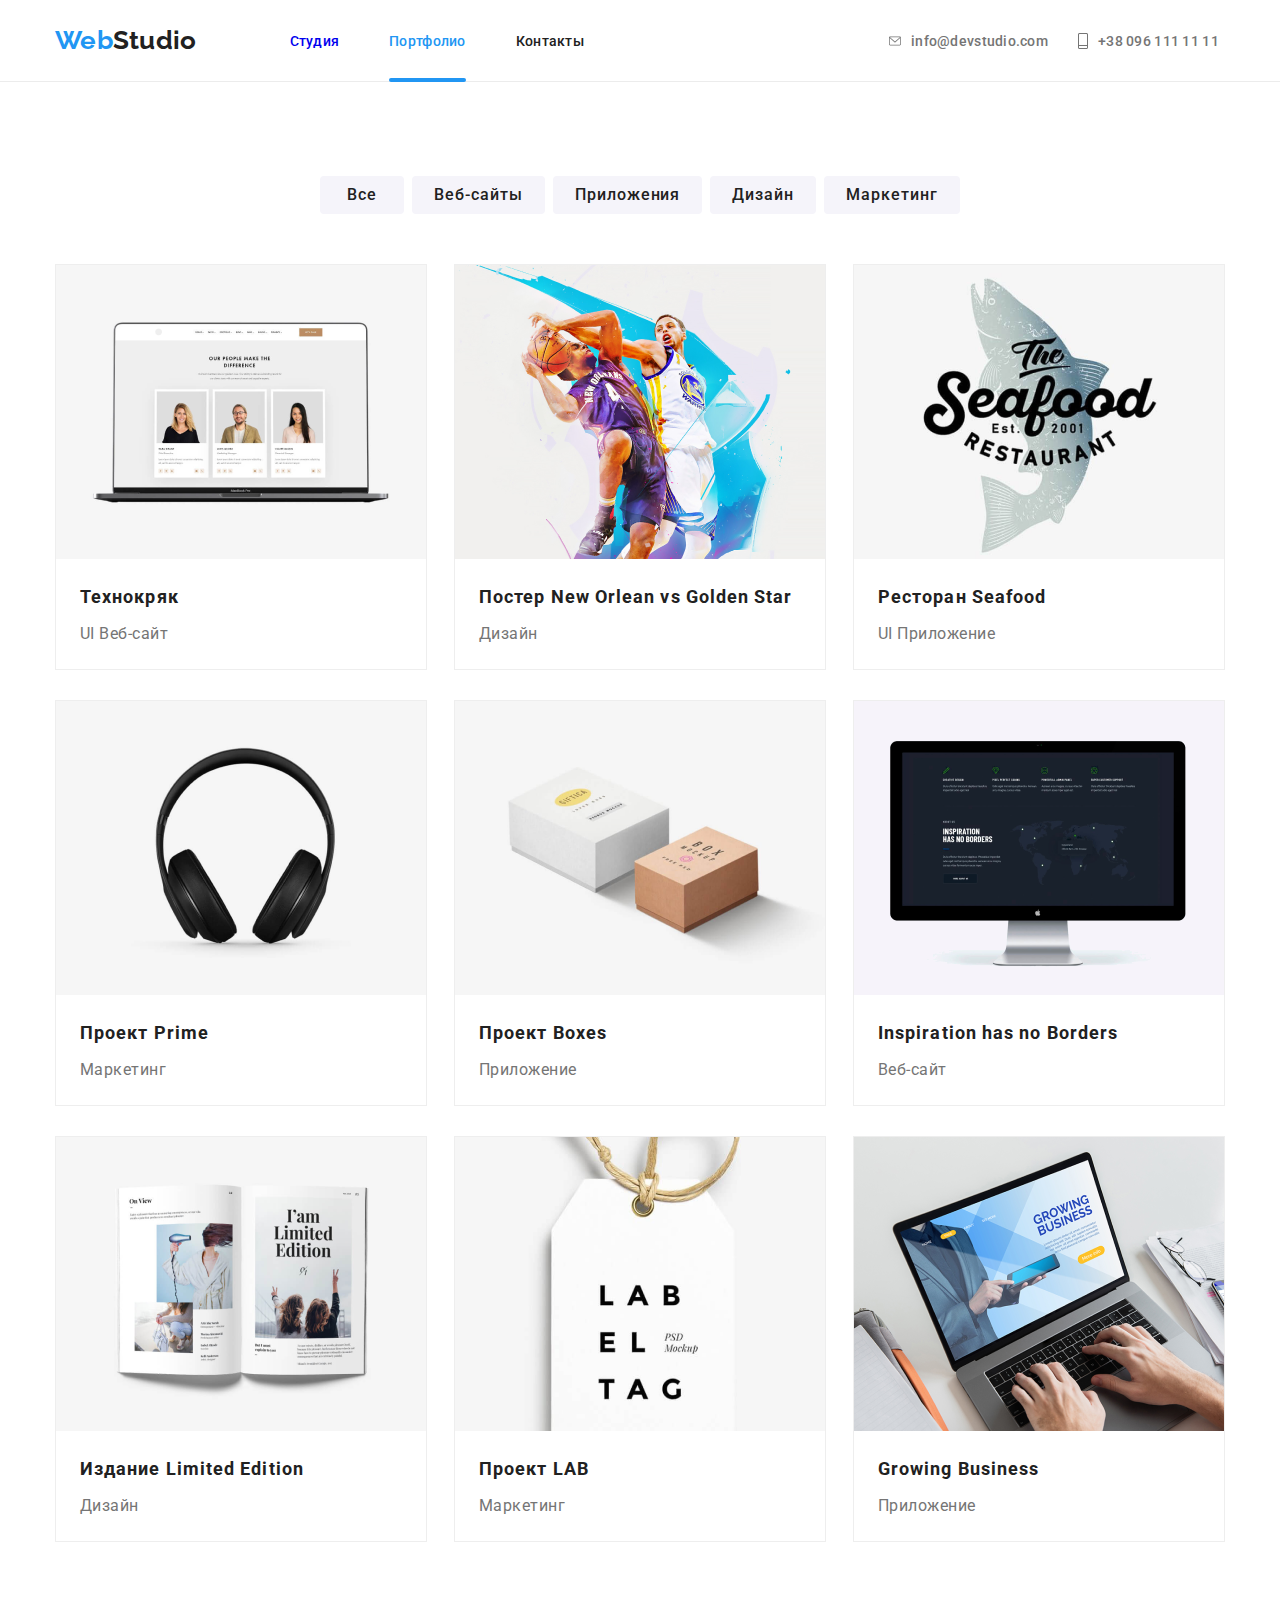
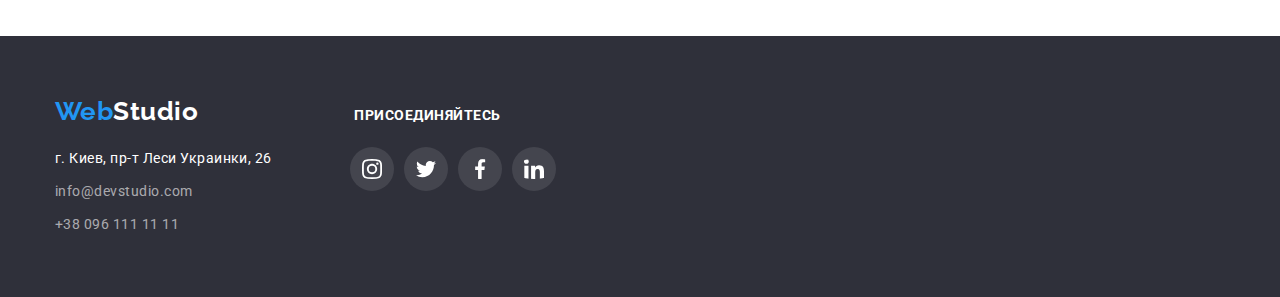
==== portfolio.html @ 12e8a45c "copied from last hw" ====
<!DOCTYPE html>
<html lang="en">
<head>
    <meta charset="UTF-8">
    <meta name="viewport" content="width=device-width, initial-scale=1.0">
    <link rel="stylesheet" href="https://cdnjs.cloudflare.com/ajax/libs/modern-normalize/1.0.0/modern-normalize.min.css" />  
    <link rel="preconnect" href="https://fonts.gstatic.com">
    <link
        href="https://fonts.googleapis.com/css2?family=Raleway:wght@700&family=Roboto:ital,wght@0,100;0,300;0,400;0,500;0,700;0,900;1,100;1,300;1,400;1,500;1,700;1,900&display=swap"
        rel="stylesheet">
    <link rel="stylesheet" href="./CSS/styles.css">
    <title>Portfolio</title>
</head>

<body>
    <div class="header-container">
        <header class="fontsize-header-footer-advantage main-blocks-centred">
        
            <!-- логотип -->
            <a class="logo" href="./index.html"><span>Web</span>Studio</a>
        
            <nav>
        
                <!-- основное меню -->
                <ul>
                    <li>
                        <a href="./index.html">Студия</a>
                    </li>
                    <li class="light-box">
                        <a class="highlighted" href="./portfolio.html">Портфолио</a>
                    </li>
                    <li>
                        <a class="contacts-ref" href="">Контакты</a>
                    </li>
                </ul>
                <!-- контакты -->
            </nav>
            <ul class="contacts-header">
                <li>
                    <a class="contacts" href="mailto:info@devstudio.com">
                        <svg class="icon-mail">
                            <use href="./img/sprite.svg#icon-envelope">
                            </use>
                        </svg>
                        info@devstudio.com
                    </a>
                </li>
                <li>
        
                    <a class="contacts" href="tel:+380961111111">
                        <svg class="icon-phone">
                            <use href="./img/sprite.svg#icon-phone">
                            </use>
                        </svg>
                        +38 096 111 11 11
                    </a>
                </li>
            </ul>
        
        </header>
    </div>
    
    <main> 
        <!-- портфолио -->
        <section class="portfolio">
            <!-- фильтр работ -->
            <h2 hidden>Портфолио</h2>
            <ul class="filter main-blocks-centred">
                <li><button type="button" class="filter-btn button-style">Все</button></li>
                <li><button type="button" class="filter-btn button-style">Веб-сайты</button></li>
                <li><button type="button" class="filter-btn button-style">Приложения</button></li>
                <li><button type="button" class="filter-btn button-style">Дизайн</button></li>
                <li><button type="button" class="filter-btn button-style">Маркетинг</button></li>
            </ul>
            
            <!-- фото работ и описание -->
            <ul class="photo-work main-blocks-centred">
                <li>
                 <a href="">
                    <div class="img-wrap"> 
                        <img src="./img/portfolio/technokriak.png" alt="">
                          <div class="overlay flex-blocks-centred">
                            Технокряк это современная площадка распространения коронавируса. Компании используют эту платформу для цифрового
                            шпионажа и атак на защищённые сервера конкурентов.
                          </div>
                    </div>
                    <b>Технокряк</b>
                    <p class="font-description-item">UI Веб-сайт</p>
                 </a>
                    
                </li>


                <li>
                    <a href="">
                    <div class="img-wrap">
                    <img src="./img/portfolio/orlean.png" alt="">
                     <div class="overlay flex-blocks-centred">
                        Технокряк это современная площадка распространения коронавируса. Компании используют эту платформу для цифрового
                        шпионажа и атак на защищённые сервера конкурентов.
                     </div>
                    </div>
                    <b>Постер New Orlean vs Golden Star</b>
                    <p class="font-description-item">Дизайн</p>
                    </a>
                </li>
                <li>
                    <a href="">
                    <div class="img-wrap">
                    <img src="./img/portfolio/seafood.png" alt="">
                    <div class="overlay flex-blocks-centred">
                        Технокряк это современная площадка распространения коронавируса. Компании используют эту платформу для цифрового
                        шпионажа и атак на защищённые сервера конкурентов.
                    </div>
                    </div>
                    <b>Ресторан Seafood</b>
                    <p class="font-description-item">UI Приложение</p>
                    </a>
                </li>
                <li>
                    <a href="">
                    <div class="img-wrap">
                    <img src="./img/portfolio/prime.png" alt="">
                    <div class="overlay flex-blocks-centred">
                        Технокряк это современная площадка распространения коронавируса. Компании используют эту платформу для цифрового
                        шпионажа и атак на защищённые сервера конкурентов.
                    </div>
                    </div>
                    <b>Проект Prime</b>
                    <p class="font-description-item">Маркетинг</p>
                    </a>
                </li>
                <li>
                    <a href="">
                    <div class="img-wrap">
                    <img src="./img/portfolio/boxes.png" alt="">
                    <div class="overlay flex-blocks-centred">
                        Технокряк это современная площадка распространения коронавируса. Компании используют эту платформу для цифрового
                        шпионажа и атак на защищённые сервера конкурентов.
                    </div>
                    </div>
                    <b>Проект Boxes</b>
                    <p class="font-description-item">Приложение</p>
                    </a>
                </li>
                <li>
                    <a href="">
                    <div class="img-wrap">
                    <img src="./img/portfolio/inspiration.png" alt="">
                    <div class="overlay flex-blocks-centred">
                        Технокряк это современная площадка распространения коронавируса. Компании используют эту платформу для цифрового
                        шпионажа и атак на защищённые сервера конкурентов.
                    </div>
                    </div>
                    <b>Inspiration has no Borders</b>
                    <p class="font-description-item">Веб-сайт</p>
                    </a>
                </li>
                <li>
                    <a href="">
                    <div class="img-wrap">
                    <img src="./img/portfolio/limited.png" alt="">
                    <div class="overlay flex-blocks-centred">
                        Технокряк это современная площадка распространения коронавируса. Компании используют эту платформу для цифрового
                        шпионажа и атак на защищённые сервера конкурентов.
                    </div>
                    </div>
                    <b>Издание Limited Edition</b>
                    <p class="font-description-item">Дизайн</p>
                    </a>
                </li>
                <li>
                    <a href="">
                    <div class="img-wrap">
                    <img src="./img/portfolio/lab.png" alt="">
                    <div class="overlay flex-blocks-centred">
                        Технокряк это современная площадка распространения коронавируса. Компании используют эту платформу для цифрового
                        шпионажа и атак на защищённые сервера конкурентов.
                    </div>
                    </div>
                    <b>Проект LAB</b>
                    <p>Маркетинг</p>
                    </a>
                </li>
                <li>
                    <a href="">
                    <div class="img-wrap">
                    <img src="./img/portfolio/growing.png" alt="">
                    <div class="overlay flex-blocks-centred">
                        Технокряк это современная площадка распространения коронавируса. Компании используют эту платформу для цифрового
                        шпионажа и атак на защищённые сервера конкурентов.
                    </div>
                    </div>
                    <b>Growing Business</b>
                    <p class="font-description-item">Приложение</p>
                    </a>
                </li>
            </ul>

        </section>

    </main>
    
    <div class="footer-container">
        <footer class="fontsize-header-footer-advantage main-blocks-centred">
            <div class="logo-social-title">
                <a class="logo logo-footer" href=""><span>Web</span>Studio</a>
                <h3 class="font-caps social-heading">присоединяйтесь</h3>
            </div>
            <div class="address-social">
                <address>
                    <ul>
                        <li>г. Киев, пр-т Леси Украинки, 26</li>
                        <li><a class="contacts-footer" href="mailto:info@devstudio.com">info@devstudio.com</a></li>
                        <li><a class="contacts-footer" href="tel:+380961111111">+38 096 111 11 11</a></li>
                    </ul>
                </address>
        
        
        
                <ul class="social-links">
                    <li>
                        <a class="social-link-footer" href="">
                            <svg class="icon-social">
                                <use href="./img/sprite.svg#icon-instagram-1">
                                </use>
                            </svg>
                        </a>
                    </li>
                    <li>
                        <a class="social-link-footer" href="">
                            <svg class="icon-social">
                                <use href="./img/sprite.svg#icon-twitter-1">
                                </use>
                            </svg>
                        </a>
                    </li>
                    <li>
                        <a class="social-link-footer" href="">
                            <svg class="icon-social">
                                <use href="./img/sprite.svg#icon-facebook-1">
                                </use>
                            </svg>
                        </a>
                    </li>
                    <li>
                        <a class="social-link-footer" href="">
                            <svg class="icon-social">
                                <use href="./img/sprite.svg#icon-linkedin-1">
                                </use>
                            </svg>
                        </a>
                    </li>
                </ul>
            </div>
        </footer>
    </div>
    
</body>
</html>
---- CSS/styles.css ----
/* определение переменных */

:root {
	--font-description-item-color: #757575;
	--font-heading-color: #212121;
	--accent-color: #ffffff;
	--background-footer-hero-color: #2f303a;
	--background-basic-color: #e5e5e5;
	--background-team-button-color: #f5f4fa;
	--hover-web-color: #2196f3;
	--font-family: 'Roboto';
	--font-style: normal;
	--address-color: #757575;
	--fontsize-header-footer-advantage: 14px;
	--fontsize-team-projectsdesc-buttons: 16px;
	
}

/* глобальные настройки и сброс по умолчанию*/

*,
*::before,
*::after {
	box-sizing: border-box;
	margin: 0px;
	padding: 0px;
}


:visited {
	color: inherit;	
}

li {
	list-style: none;
}

a {
	text-decoration: none;
	display: block;	
}
a, button, input, textarea {
	transition: 250ms cubic-bezier(0.4, 0, 0.2, 1);
}

img {
	display: block;
}

body {
	font-family: var(--font-family), sans-serif;
	font-style: var(--font-style);
	letter-spacing: 0.03em;
	font-weight: normal;
	
	font-size: var(--fontsize-team-projectsdesc-buttons);
}
/* ======= класс, который прячет ====== */
.visually-hidden {
  position: absolute !important;
  clip: rect(1px 1px 1px 1px); /* IE6, IE7 */
  clip: rect(1px, 1px, 1px, 1px);
  padding: 0 !important;
  border: 0 !important;
  height: 1px !important;
  width: 1px !important;
  overflow: hidden;
}

/* утилита задает размер главным блокам и размещает их по центру */

.main-blocks-centred{
	width:1200px; 
	padding-left: 15px;
	padding-right: 15px;
	margin-left: auto;
	margin-right: auto;
}

.flex-blocks-centred {
	display: flex;
	align-items: center;
	justify-content: center;
}
/* утилита задает размер шрифту в header, footer, блоку advantages */

.fontsize-header-footer-advantage {
	font-size: var(--fontsize-header-footer-advantage);
}

/* настройки для заголовков секций */
.section-title {
	font-weight: bold;
	font-size: 36px;
	line-height: 1.16;
	text-align: center;
	color: var(--font-heading-color);
	
}
/* шрифт для фрагментов в верхнем регистре */
.font-caps {
	font-weight: bold;
	line-height: 1.14;
	text-transform: uppercase;
	font-size: 14px;
}
/* ============= СТИЛИ ДЛЯ КНОПОК =============== */
.button-style {
	
	font-weight: bold;
    letter-spacing: 0.06em;
	font-family: var(--font-family);
	font-style: var(--font-style);
	letter-spacing: 0.06em;
	font-size: 16px;
    border: 0px;
	border-radius: 4px;
	cursor: pointer;
}

/* ============== MODAL WINDOW ======= */
.backdrop {
	position: fixed;
	top: 0;
	left: 0;
	width: 100%;
	height: 100%;
	background: rgba(0, 0, 0, 0.2);
	opacity: 1;
	transition: opacity 250ms cubic-bezier(0.4, 0, 0.2, 1);
	
}
.backdrop.is-hidden .modal{
	transform: translate( -50%, -50%) scale(1.1);
}

.backdrop .modal {
	
	position: absolute;
	top: 50%;
	left: 50%;

	transform: translate( -50%, -50%) scale(1);
    width: 528px;
    height: 581px;
    
    background: #FFFFFF;
    box-shadow: 0px 1px 3px rgba(0, 0, 0, 0.12), 0px 1px 1px rgba(0, 0, 0, 0.14), 0px 2px 1px rgba(0, 0, 0, 0.2);
    border-radius: 4px;
	transition: transform 250ms cubic-bezier(0.4, 0, 0.2, 1);
	
}

.modal-close-btn {
	position: absolute;
	top: 8px;
	right: 8px;
    width: 30px;
    height: 30px;
	background: #FFFFFF;
    border: 1px solid rgba(0, 0, 0, 0.1);
	border-radius: 50%;
	cursor: pointer;
	color: black;
	transition: color 250ms cubic-bezier(0.4, 0, 0.2, 1);
}
.is-hidden {
	
	opacity: 0;
	pointer-events:none;
}

.contact-heading {
	margin-top: 40px;
	margin-bottom: 12px;
	font-weight: bold;
    font-size: 20px;
    line-height: 1.15;
    text-align: center;
    letter-spacing: 0.03em;
    color: #212121;
}

.contact-form-wrap {
    display: flex;
	flex-direction: column;
	width: 448px;
	margin: 12px auto 0px;

    font-size: 12px;
    line-height: 1.17;
    letter-spacing: 0.01em;
    color: #757575;
	fill: var(--font-heading-color);

}



.contact-form input[placeholder]{
	padding-left: 38px;
}

textarea[placeholder]{
padding: 12px 16px;
	
font-size: 14px;
line-height: 1.14;
letter-spacing: 0.01em;

color: rgba(117, 117, 117, 0.5);
}

.comments:focus::placeholder,
.comments::placeholder {
  color: rgba(117, 117, 117, 0.5);
}

textarea{
	display: block;
	width: 448px;
    height: 120px;
	margin-top: 4px;
    border: 1px solid rgba(33, 33, 33, 0.2);
    box-sizing: border-box;
    border-radius: 4px;
	resize: none;
}

.contact-form input{
	display: block;
	min-width: 448px;
	height: 40px;

	margin-top: 4px;
    margin-bottom: 10px;

	border: 1px solid rgba(33, 33, 33, 0.2);
    border-radius: 4px;
	
}
.contact-form-wrap label {
	position: relative;
	
}
  
.icon-contact-form {
	position: absolute;
	top: 32px;
	left: 12px;
}


.confirmation{
	margin-top: 20px;
}
.icon-confirm{
	fill: var(--font-heading-color);
	margin-right: 8px;
}

.confirmation {
	font-size: 14px;
    line-height: 1.7px;
    
    color: #757575;
}
.confirmation::before{
	content: "";
	display: inline-block;
	width: 16px;
	height: 16px;
	margin-right: 7px;
	
	background-image: url("../img/icon-confirm.svg");
	background-position: center;
	background-repeat: no-repeat;
	border-radius: 2px;
}

.confirmation a {
	display: inline-block;
    color: var(--hover-web-color);
	text-decoration: underline;
	margin-left: 0.3rem;
}
.contact-form-btn {
	min-width: 200px;
    height: 50px;
	/* line-height: 1.9; */
	margin-top: 30px; 
	margin-bottom: 40px;
	margin-left: 164px;
	
	background: var(--hover-web-color);
    box-shadow: 0px 4px 4px rgba(0, 0, 0, 0.15);
    color: var(--accent-color);
}


/* ======================== HEADER ======================== */

 .header-container { 
	
	background-color: var(--accent-color);
	border-bottom: 1px solid #ECECEC;
}

header {
	display: flex;
	align-items: center;
	
	padding: 25px 0;
	font-weight: 500;
	line-height: 1;
	letter-spacing: 0.02em;
	color: var(--font-heading-color);
	

}
.highlighted {
	color: var(--hover-web-color);
	
}
.light-box {
    position: relative;
	
}

.highlighted::after {
	position: absolute;
	bottom: -34px;
	content: "";
	display: block;
	width: 100%;
	height: 4px;
    background: #2196F3;
    border-radius: 2px;
}


nav {
	margin-left: 93px;
}
.contacts-header {
	margin-left: 305px;
}

header ul {
	display: flex;
}


nav li:not(:first-child) {
    margin-left: 50px;
}
.contacts-header li{
	display: flex;
	align-items: center;
}
.contacts-header li:last-child {
	margin-left: 30px;
}


.contacts {
	color: var(--font-description-item-color);
	display:flex;
	align-items: center;
}

/* ============== ЛОГОТИП ==============*/
.logo {
	font-family: 'Raleway', sans-serif;
	font-style: normal;
	font-weight: bold;
	font-size: 26px;
	line-height: 1.2;
	color: var(--font-heading-color);
}

.logo span {
	color: var(--hover-web-color);
}

.icon-mail {
	width: 12px;
	height: 10px;
	margin-right: 10px;
	fill: currentColor;
}
.icon-phone {
	width: 10px;
	height: 16px;
	margin-right: 10px;
	fill: currentColor;
}

/* ======================== FOOTER ======================== */

.footer-container {
	
	background-color: var(--background-footer-hero-color);
	padding: 60px 0px;
}
footer {	
	line-height: 1.71;
	font-style: var(--font-style);
	--font-heading-color: var(--accent-color);	
}

.logo-social-title {
	display: flex;
	align-items: baseline;
}

address {
	font-style: inherit;
	color: var(--font-heading-color);
}

.logo-footer {
	display: block; 
	padding-bottom: 20px;
}
footer li:not(:last-child) {
	margin-bottom: 9px;
}
.social-heading {
	color: var(--accent-color);
	margin-left: 156px;
	
}
.address-social {
	display: flex;
}

.contacts-footer {
	color: rgba(255, 255, 255, 0.6);
}

.social-links{
	
	display: flex;
	justify-content: center;
	text-align: center;	
}
address {
	margin-right: 78px;
}
.email-footer {

    width: 358px;
    height: 50px;
    margin-left: 93px;
	padding: 15px;

    border: 1px solid rgba(255, 255, 255, 0.3);
    filter: drop-shadow(0px 4px 4px rgba(0, 0, 0, 0.15));
    border-radius: 4px;
    letter-spacing: 0.03em;
    line-height: 1.25;

    background: #2F303A;
    color: rgba(255, 255, 255, 0.6);

}
.send-btn{

	min-width: 200px;
    height: 50px;
	margin-left: 10px;
	line-height: 1.9;
	
	background: var(--hover-web-color);
    box-shadow: 0px 4px 4px rgba(0, 0, 0, 0.15);
    color: var(--accent-color);

}

.icon-send {
	margin-left: 10px;
	fill: currentColor;
}


/* ========== HOVER AND FOCUS ============= */

header a:hover,
header a:focus {
	color: var(--hover-web-color);
}
/* соц сети в команде */
.team-item a:hover,  
.team-item a:focus {
	background-color: var(--hover-web-color);
	color: var(--accent-color);
 }
/* кнопки фильтра в портфолио */
.filter-btn:hover,
.filter-btn:focus {
	background-color: var(--hover-web-color);
	color: var(--accent-color);
	box-shadow: 0px 3px 1px rgba(0, 0, 0, 0.1), 0px 1px 2px rgba(0, 0, 0, 0.08), 0px 2px 2px rgba(0, 0, 0, 0.12);
}
/* фото работ в портфолио */
.photo-work a:hover,
.photo-work a:focus {
	box-shadow: 0px 1px 1px rgba(0, 0, 0, 0.12), 0px 4px 4px rgba(0, 0, 0, 0.06), 1px 4px 6px rgba(0, 0, 0, 0.16); 
}
.photo-work a:hover .overlay,
.photo-work a:focus .overlay {
	transform: translateY(0);
} 
/* соц сети в футере */
.social-link-footer:hover,
.social-link-footer:focus {
	background: #2196F3;
	color: var(--accent-color);
}
/* лого клиентов */
.customers-item a:hover,
.customers-item a:focus {
	color: var(--hover-web-color);
	
}
.contacts:hover,
.contacts:focus {
	color: var(--hover-web-color);
	fill: var(--hover-web-color);
}
.contact-form input:focus,
.contact-form textarea:focus
 {
     border: 1px solid var(--hover-web-color);
	 outline: none; 
	
}
.contact-form input:focus + span {
     color: var(--hover-web-color);
	 outline: none;
	 
}

.icon-contact-form-wrap {
	color: var(--font-heading-color);
	transition: color 250ms cubic-bezier(0.4, 0, 0.2, 1);
	fill: currentColor;
}

.contact-form-btn:hover,
.contact-form-btn:focus {
	background-color:  #188CE8;
}
.confirm:checked + .confirmation::before{
	background-image: url("../img/icon-confirmed.svg");
	background-color: var(--hover-web-color);
}

.modal-close-btn:hover {
	color :var(--hover-web-color);
	fill: currentColor;
}

/* =========== social links icons ======= */

.icon-social {
	height: 44px;
	width: 44px;
	padding: 12px 0px;
	fill: currentColor;
	border-radius: 50%;
	
}

.social-links>li:not(:first-child) {
	margin-left: 10px;
}
/* social links in footer */
.social-links a {
	width: 44px; 
	height: 44px; 
	border-radius: 50%;
	color:var(--accent-color);
	background: rgba(255, 255, 255, 0.1);
}
/* social links in team */
.team-item a {
	color: #AFB1B8;
}




 
/* ========== HERO ============= */

.hero {
	/* background-color: var(--background-footer-hero-color); */
	max-width: 1600px;
	min-height: 600px;
	margin-left: auto;
	margin-right: auto;
	padding-top: 200px;
	padding-bottom: 200px;
	text-align: center;
	background-image: linear-gradient(to right, rgba(47, 48, 58, 0.4),
	rgba(47, 48, 58, 0.4)
	   ),
	   url("../img/overlay.jpg");
	   

	
}
.hero-title {
	
	font-weight: 900;
	font-size: 44px;
	line-height: 1.36;
		
	letter-spacing: 0.06em;
	text-transform: uppercase;
	color: var(--accent-color);
	
}

.order-btn {

	display: inline-block;
	padding: 10px 32px;
	min-width: 200px;
	margin-top: 30px;

	font-weight: bold;
	line-height: 1.87;
	letter-spacing: 0.06em;

	border-radius: 4px;
	box-shadow: 0px 4px 4px rgba(0, 0, 0, 0.15);
	color: var(--accent-color);
	background-color: var(--hover-web-color);
	
}

/* ============ НАШИ ПРЕИМУЩЕСТВА =============== */
.advantages {
	padding: 94px 0;	
	}

.advantages-list {
	
	display: flex;
	justify-content: center;

}

.advantages-list li {
	width: 270px;
}
.advantages-list li:not(:last-child){
	margin-right: 30px;
}


.advantages-list h3{
	
	color: var(--font-heading-color);
	margin-bottom: 10px;
}
.advantages-list p {
	line-height: 1.7;
	color: var(--font-description-item-color);
}
.icon-advantages {
	width: inherit;
	height: 120px;
	padding: 25px 0px;
	margin-bottom: 30px;
	background: #F5F4FA;
	border-radius: 4px;
	fill: #212121;
}
/* ============= ЧЕМ МЫ ЗАНИМАЕМСЯ ============ */


.business {
	margin-top: 50px;
	padding-bottom: 94px;
	
}
.business-list p {
	
	position: absolute;
	bottom: 0;
	width: 100%;
	background: rgba(47, 48, 58, 0.8);
	height: 70px;
    color: var(--accent-color);
    
}


.business-list li{
    position: relative;
}

.business-list {
	display: flex;
	justify-content: center;
	margin: 0px auto;
	
}
.business-list li:not(:last-child){
	margin-right: 30px;
}

/* ============ НАША КОМАНДА =============== */
	
.team {
	background-color: var(--background-team-button-color);
	line-height: 1.19;
	text-align: center;
	color: var(--font-description-item-color);
	padding: 94px 0;
	
	
}
/* .team ul { 
	display: flex;
	justify-content: center;
	text-align: center;
	 margin-top: 50px;
} */

.team-list {
	padding-top: 50px;
}

.team-list>li:not(:first-child) {
	margin-left: 30px;
}


.team b {
	display: block;
	color: var(--font-heading-color);
	
}
.team p {
	 margin-top: 10px;
	 margin-bottom: 16px;	
	
}
.team-item {
	padding-top: 30px;
	padding-bottom: 30px;
	box-shadow: 0px 1px 3px rgba(0, 0, 0, 0.12), 0px 1px 1px rgba(0, 0, 0, 0.14), 0px 2px 1px rgba(0, 0, 0, 0.2);
	border-radius: 0px 0px 4px 4px;
	background: var(--accent-color);
}


/* =============== CUSTOMERS ================== */
.customers {
	/* background-color: var(--background-basic-color);	  */
	padding: 94px 0;
	
}

.customers-list {
	/* display: flex; 
	align-items: center;
	justify-content: center;*/
	margin-top: 50px;
}
.customers-list>li:not(:first-child) {
	margin-left: 30px;
}
.customers-item a {
	width: 170px;
	height: 90px;
	display: flex;
	align-items: center;
	justify-content: center;
	border: 1px solid; 
	border-radius: 4px;
	color: #AFB1B8;
}
.customers-icon {
	fill: currentColor;
}

/*============== СТРАНИЦА ПОРТФОЛИО ===================== */

/* КНОПКИ ФИЛЬТРА */
.portfolio {
	padding: 94px 0;
}

.filter {
	
	display: flex;
	justify-content: center;
	
}
.filter-btn {
	
	min-width: 84px;
	padding: 6px 22px;

	font-weight: 500;
	line-height: 1.62;
	
	color: var(--font-heading-color);
	background-color: var(--background-team-button-color);

}

.filter li:not(:last-child) {
	margin-right: 8px;
}

/* ============= ФОТО РАБОТ ============== */

.photo-work {
	display: flex;
	flex-wrap: wrap;
	padding-top: 50px;
	
}
.photo-work li:not(:nth-child(3n)){
	margin-right: 27px;
}
.photo-work li{
	border: 1px solid #EEEEEE; 
	background: var(--accent-color);
	margin-bottom: 30px;
}
.photo-work li:nth-last-child(-n + 3) {
    margin-bottom: 0px;
}

.img-wrap {
	position: relative;
	overflow: hidden; 
}
.overlay {
	position: absolute;
	width: 100%;
	height: 100%;
	top: 0;
	padding: 0 24px;
	background: rgba(33, 150, 243, 0.9);
	color: var(--accent-color);
	line-height: 1.87;
    transform: translateY(100%);
	transition: transform 250ms cubic-bezier(0.4, 0, 0.2, 1);
    
}

.photo-work b, .photo-work p {
	margin-left: 24px;
}
.photo-work b {
	display:block;
	font-weight: bold;
	margin-top: 20px;
	margin-bottom: 4px;
	font-size: 18px;
	line-height: 2;
	letter-spacing: 0.06em;
	color: var(--font-heading-color);
	
}
.photo-work p {
	line-height: 1.87;
	color: var(--font-description-item-color);
	padding-bottom: 20px;
}
.photo-work a {
	width: inherit;
	height: inherit;
}
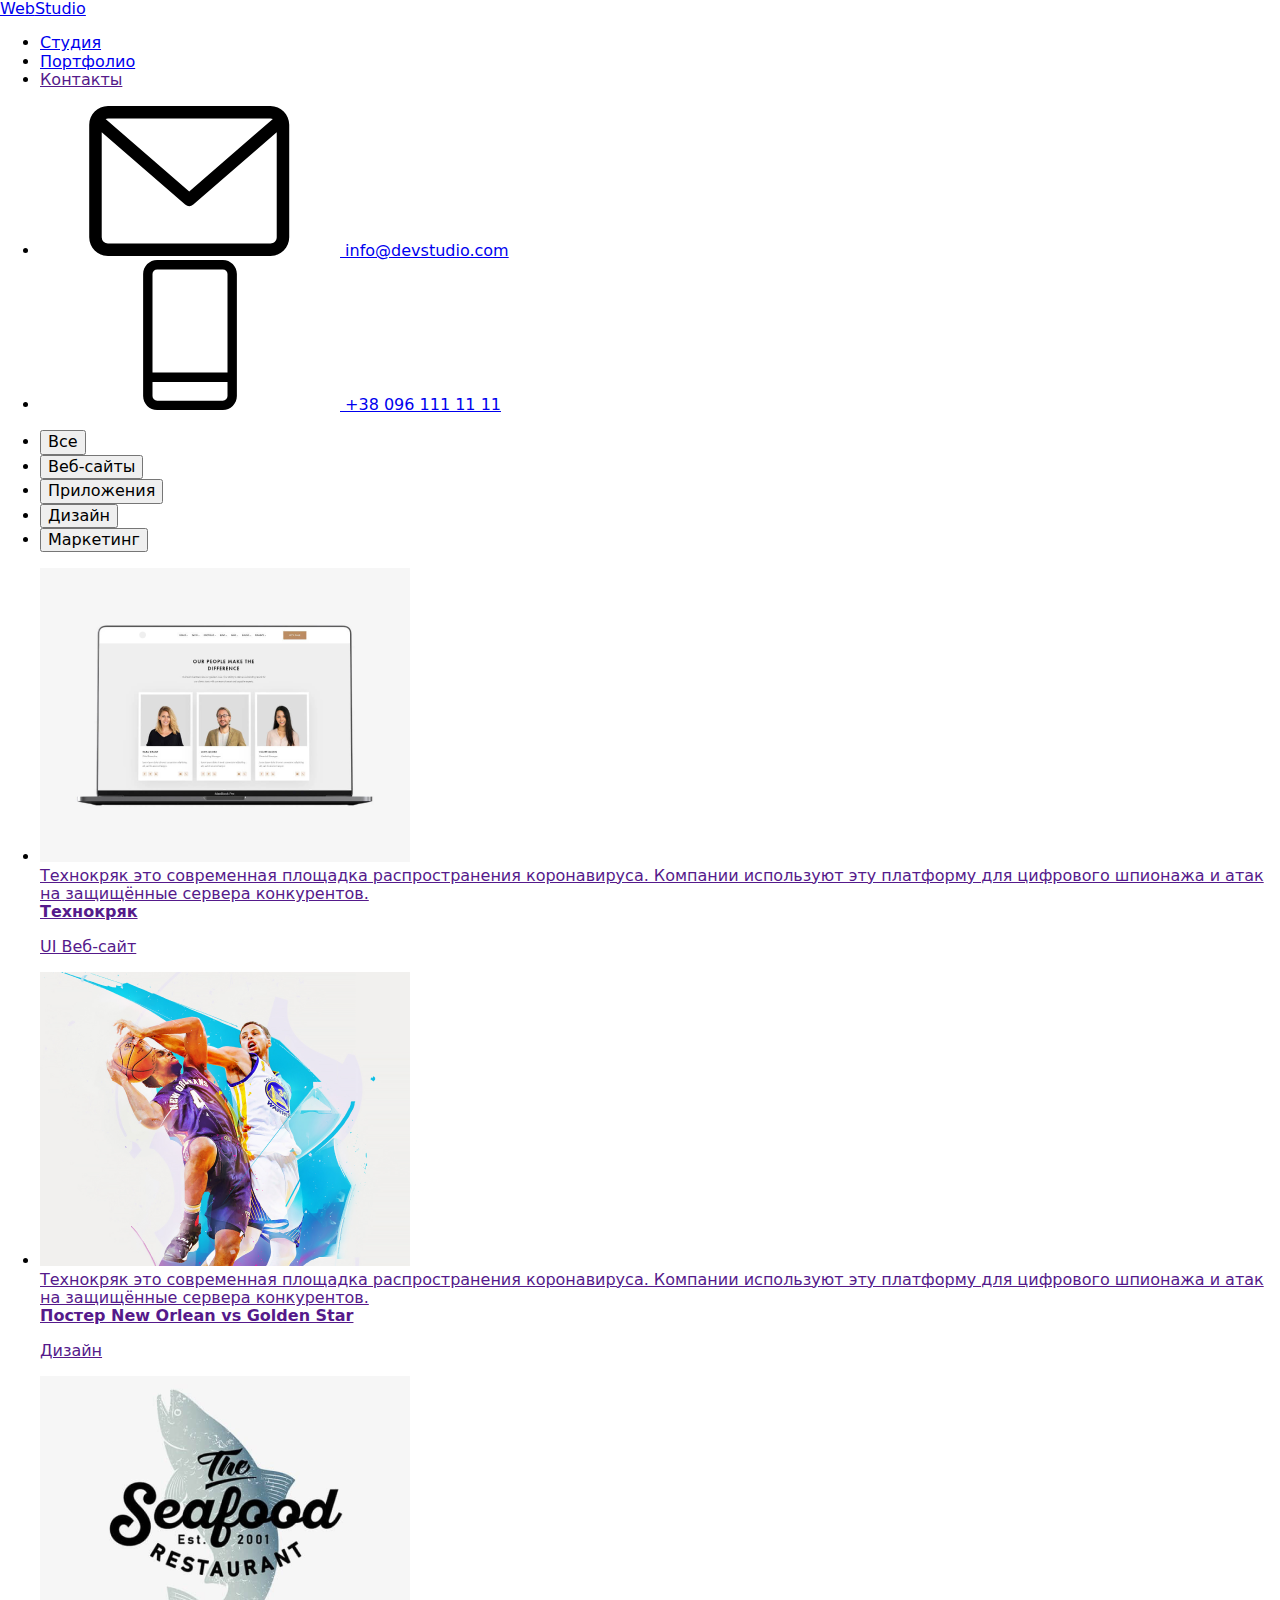
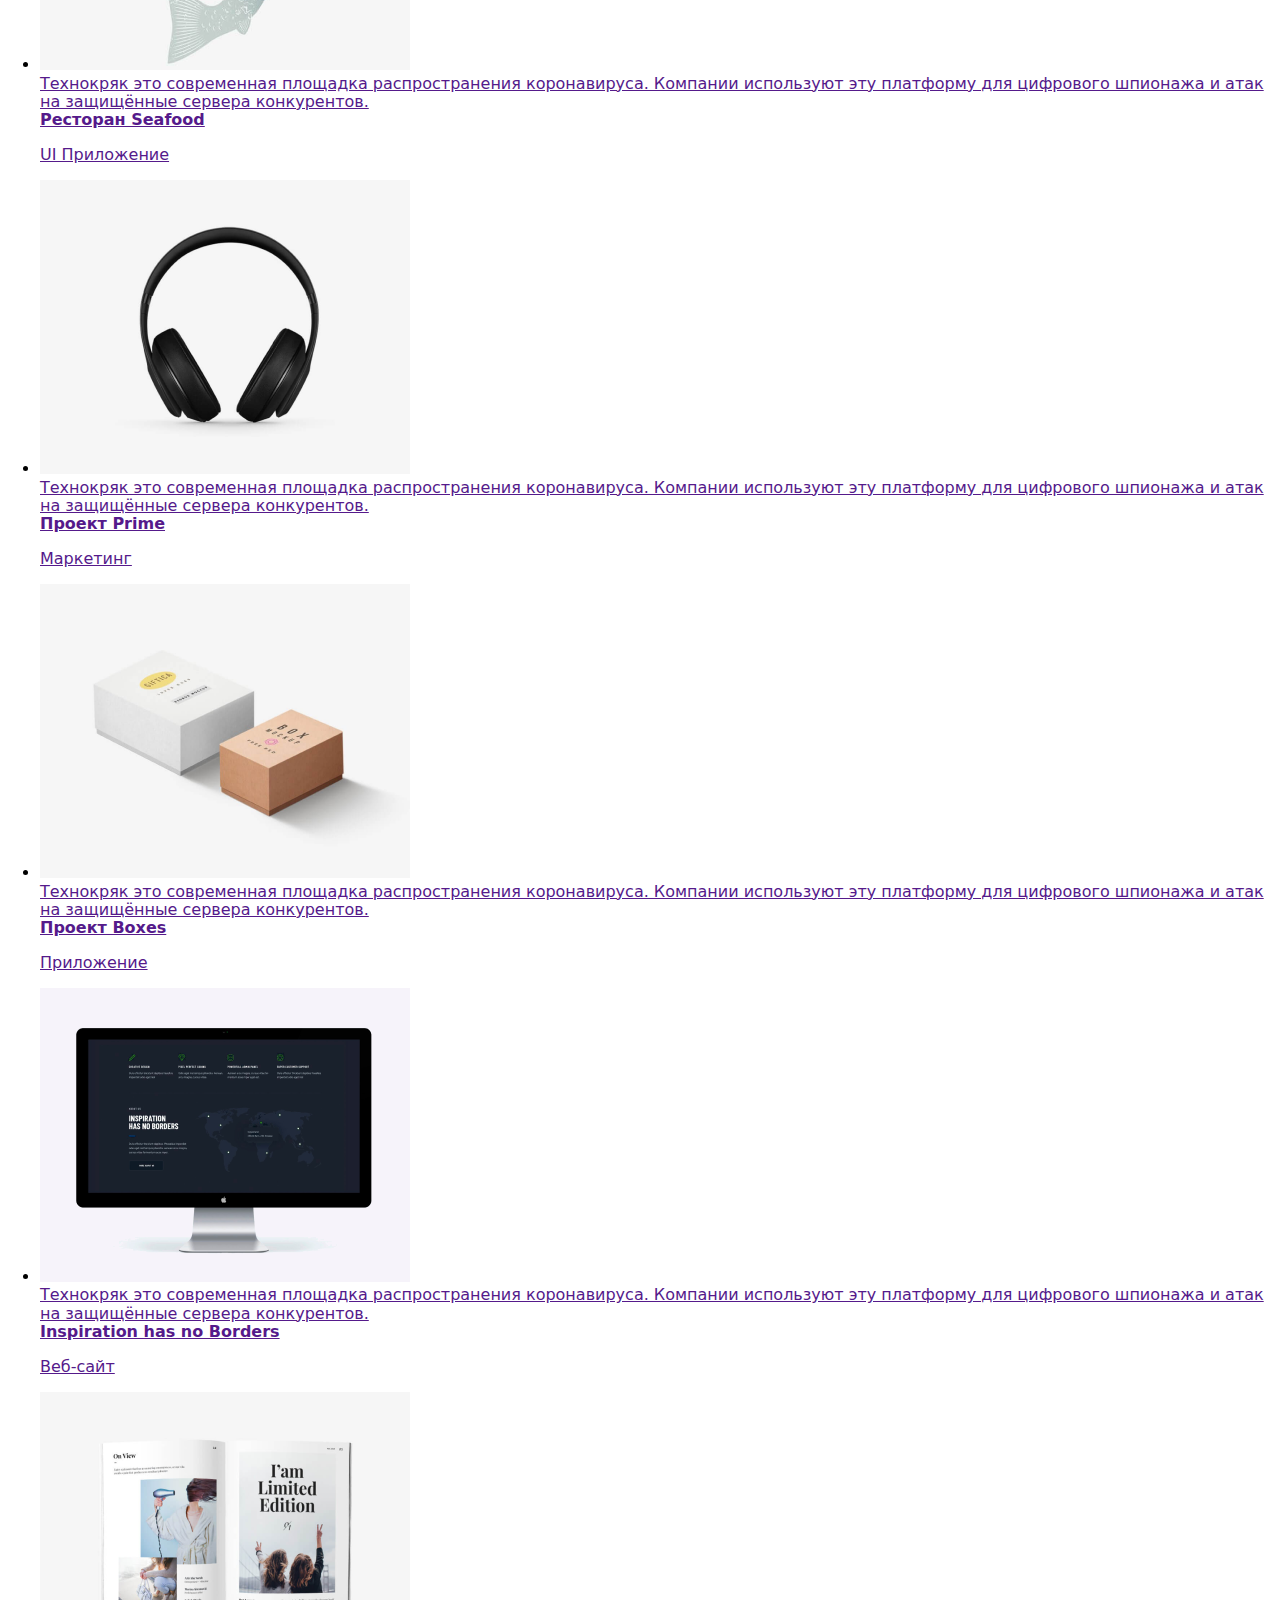
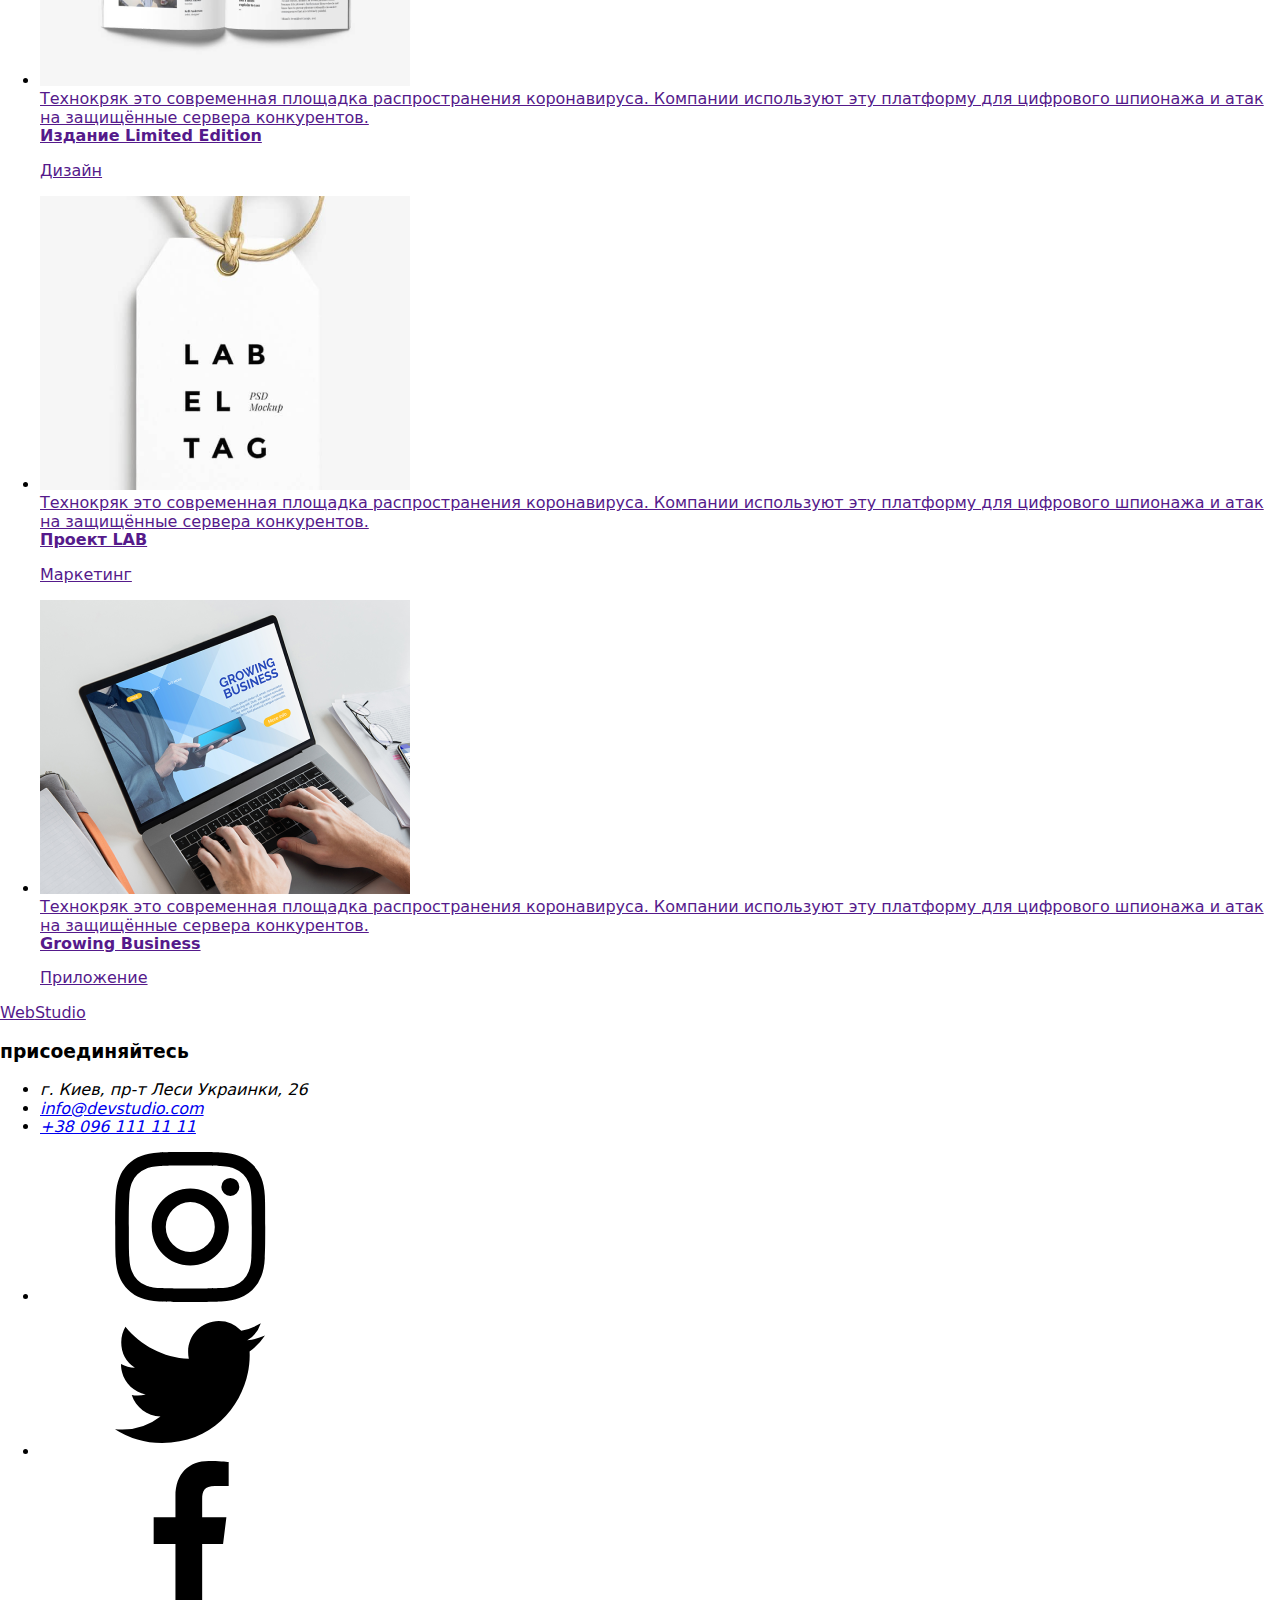
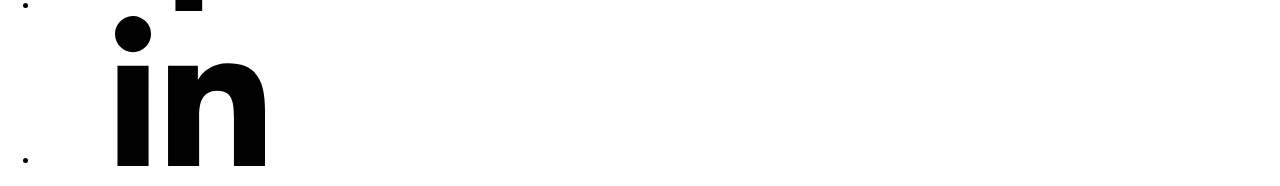
==== commit be747776: "upd" ====
--- a/portfolio.html
+++ b/portfolio.html
@@ -8,7 +8,7 @@
     <link
         href="https://fonts.googleapis.com/css2?family=Raleway:wght@700&family=Roboto:ital,wght@0,100;0,300;0,400;0,500;0,700;0,900;1,100;1,300;1,400;1,500;1,700;1,900&display=swap"
         rel="stylesheet">
-    <link rel="stylesheet" href="./CSS/styles.css">
+    <link rel="stylesheet" href="./CSS/portfolio.css">
     <title>Portfolio</title>
 </head>
 
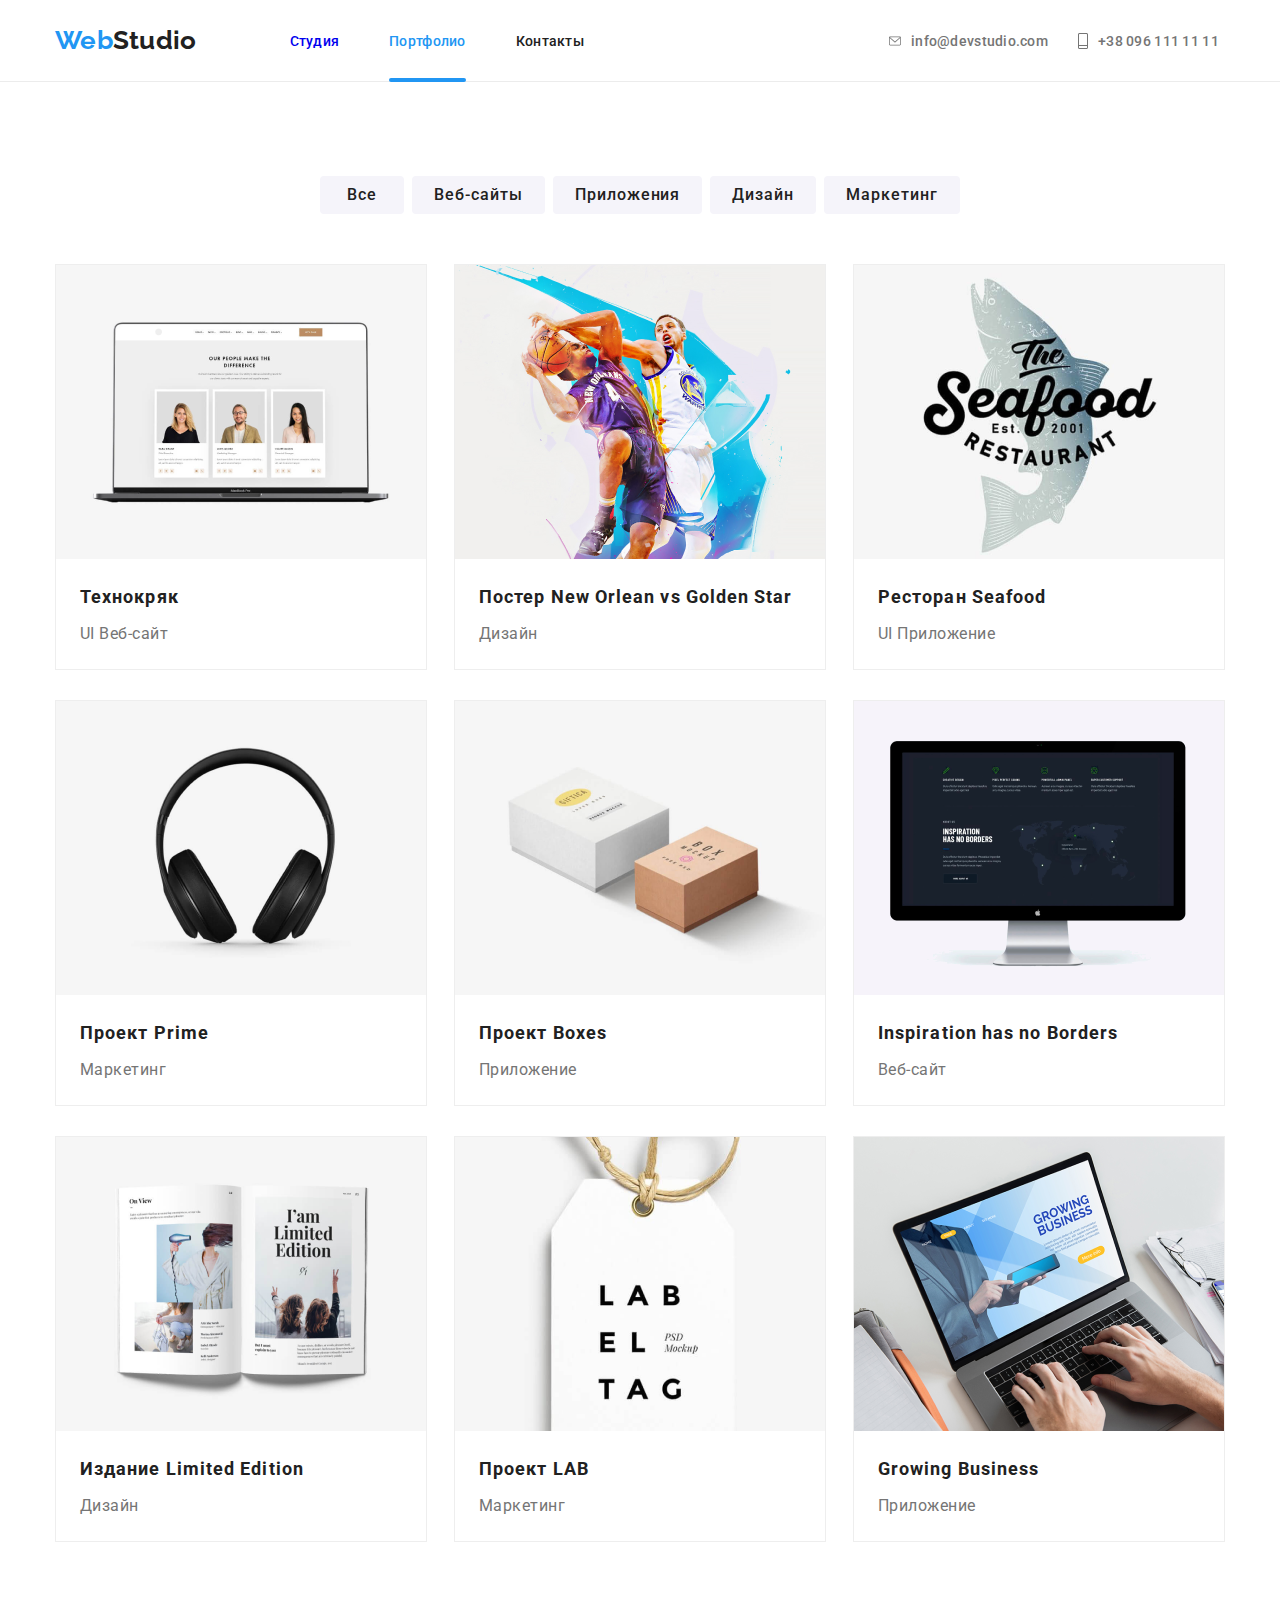
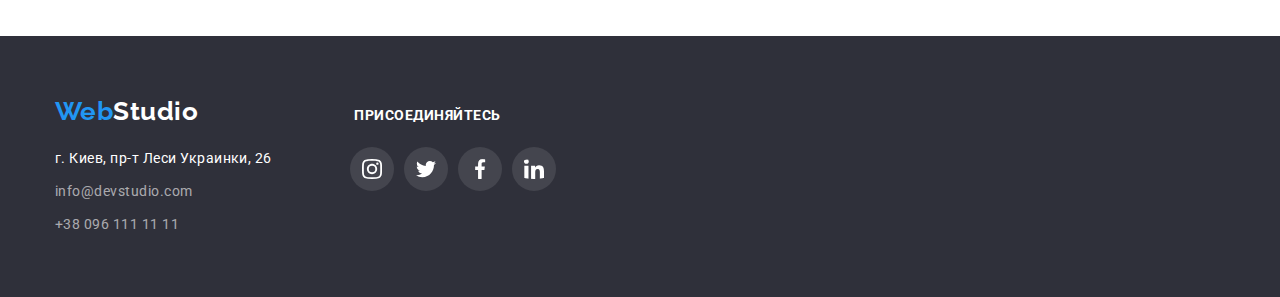
==== commit 4484fb2d: "upd" ====
--- a/portfolio.html
+++ b/portfolio.html
@@ -8,7 +8,7 @@
     <link
         href="https://fonts.googleapis.com/css2?family=Raleway:wght@700&family=Roboto:ital,wght@0,100;0,300;0,400;0,500;0,700;0,900;1,100;1,300;1,400;1,500;1,700;1,900&display=swap"
         rel="stylesheet">
-    <link rel="stylesheet" href="./CSS/portfolio.css">
+    <link rel="stylesheet" href="./css/portfolio.min.css">
     <title>Portfolio</title>
 </head>
 
@@ -65,7 +65,7 @@
         <section class="portfolio">
             <!-- фильтр работ -->
             <h2 hidden>Портфолио</h2>
-            <ul class="filter main-blocks-centred">
+            <ul class="filter flex-blocks-centred main-blocks-centred">
                 <li><button type="button" class="filter-btn button-style">Все</button></li>
                 <li><button type="button" class="filter-btn button-style">Веб-сайты</button></li>
                 <li><button type="button" class="filter-btn button-style">Приложения</button></li>
@@ -218,9 +218,9 @@
         
         
         
-                <ul class="social-links">
-                    <li>
-                        <a class="social-link-footer" href="">
+                <ul class="socials-list-footer">
+                    <li>
+                        <a href="">
                             <svg class="icon-social">
                                 <use href="./img/sprite.svg#icon-instagram-1">
                                 </use>
@@ -228,7 +228,7 @@
                         </a>
                     </li>
                     <li>
-                        <a class="social-link-footer" href="">
+                        <a href="">
                             <svg class="icon-social">
                                 <use href="./img/sprite.svg#icon-twitter-1">
                                 </use>
@@ -236,7 +236,7 @@
                         </a>
                     </li>
                     <li>
-                        <a class="social-link-footer" href="">
+                        <a href="">
                             <svg class="icon-social">
                                 <use href="./img/sprite.svg#icon-facebook-1">
                                 </use>
@@ -244,7 +244,7 @@
                         </a>
                     </li>
                     <li>
-                        <a class="social-link-footer" href="">
+                        <a href="">
                             <svg class="icon-social">
                                 <use href="./img/sprite.svg#icon-linkedin-1">
                                 </use>
--- a/css/portfolio.min.css
+++ b/css/portfolio.min.css
@@ -0,0 +1,7 @@
+/*! modern-normalize v1.0.0 | MIT License | https://github.com/sindresorhus/modern-normalize */*,*::before,*::after{box-sizing:border-box}:root{-moz-tab-size:4;tab-size:4}html{line-height:1.15;-webkit-text-size-adjust:100%}body{margin:0}body{font-family:system-ui,-apple-system,"Segoe UI",Roboto,Helvetica,Arial,sans-serif,"Apple Color Emoji","Segoe UI Emoji"}hr{height:0;color:inherit}abbr[title]{text-decoration:underline dotted}b,strong{font-weight:bolder}code,kbd,samp,pre{font-family:ui-monospace,+ SFMono-Regular,+ Consolas,+ 'Liberation Mono',+ Menlo,+ monospace;font-size:1em}small{font-size:80%}sub,sup{font-size:75%;line-height:0;position:relative;vertical-align:baseline}sub{bottom:-0.25em}sup{top:-0.5em}table{text-indent:0;border-color:inherit}button,input,optgroup,select,textarea{font-family:inherit;font-size:100%;line-height:1.15;margin:0}button,select{text-transform:none}button,[type='button'],[type='reset'],[type='submit']{-webkit-appearance:button}::-moz-focus-inner{border-style:none;padding:0}:-moz-focusring{outline:1px dotted ButtonText}:-moz-ui-invalid{box-shadow:none}legend{padding:0}progress{vertical-align:baseline}::-webkit-inner-spin-button,::-webkit-outer-spin-button{height:auto}[type='search']{-webkit-appearance:textfield;outline-offset:-2px}::-webkit-search-decoration{-webkit-appearance:none}::-webkit-file-upload-button{-webkit-appearance:button;font:inherit}summary{display:list-item}*,*::before,*::after{box-sizing:border-box;margin:0px;padding:0px}:visited{color:inherit}li{list-style:none}a{text-decoration:none;display:block}a,button,input,textarea{transition:250ms cubic-bezier(0.4, 0, 0.2, 1)}img{display:block}body{font-family:"Roboto",sans-serif;font-style:normal;letter-spacing:0.03em;font-weight:normal;font-size:16px}.visually-hidden{position:absolute !important;clip:rect(1px 1px 1px 1px);clip:rect(1px, 1px, 1px, 1px);padding:0 !important;border:0 !important;height:1px !important;width:1px !important;overflow:hidden}.flex-blocks-centred{display:flex;align-items:center;justify-content:center}.main-blocks-centred{width:1200px;padding-left:15px;padding-right:15px;margin-left:auto;margin-right:auto}.icon-social,.socials-list-main a,.socials-list-footer a{height:44px;width:44px;border-radius:50%}.fontsize-header-footer-advantage{font-size:14px}.font-caps{font-weight:bold;line-height:1.14;text-transform:uppercase;font-size:14px}.button-style{font-weight:bold;letter-spacing:0.06em;font-family:"Roboto";font-style:normal;letter-spacing:0.06em;font-size:16px;border:0px;border-radius:4px;cursor:pointer}.section-title{font-weight:bold;font-size:36px;line-height:1.16;text-align:center;color:#212121}.icon-social{padding:12px 0px;fill:currentColor}.socials-list-main{display:flex;justify-content:center;text-align:center}.socials-list-main a{color:#AFB1B8;background-color:rgba(0,0,0,0)}.socials-list-main>li:not(:first-child){margin-left:10px}.socials-list-main a:hover,.socials-list-main a:focus{background-color:#2196f3;color:#fff}.socials-list-footer{display:flex;justify-content:center;text-align:center}.socials-list-footer a{color:#fff;background-color:#44454E}.socials-list-footer>li:not(:first-child){margin-left:10px}.socials-list-footer a:hover,.socials-list-footer a:focus{background-color:#2196f3;color:#fff}.logo{font-family:'Raleway', sans-serif;font-style:normal;font-weight:bold;font-size:26px;line-height:1.2;color:#212121}.logo span{color:#2196f3}.logo-footer{display:block;padding-bottom:20px;color:#fff}.header-container{background-color:#fff;border-bottom:1px solid #ECECEC}header{display:flex;align-items:center;padding:25px 0;font-weight:500;line-height:1;letter-spacing:0.02em;color:#212121}header ul{display:flex}header a:hover,header a:focus{color:#2196f3}nav{margin-left:93px}nav li:not(:first-child){margin-left:50px}.light-box{position:relative}.highlighted{color:#2196f3}.highlighted::after{position:absolute;bottom:-34px;content:"";display:block;width:100%;height:4px;background:#2196F3;border-radius:2px}.contacts-header{margin-left:305px}.contacts-header li{display:flex;align-items:center}.contacts-header li:last-child{margin-left:30px}.contacts-header a{color:#757575;display:flex;align-items:center}.icon-mail{width:12px;height:10px;margin-right:10px;fill:currentColor}.icon-phone{width:10px;height:16px;margin-right:10px;fill:currentColor}.filter li:not(:last-child){margin-right:8px}.filter-btn{min-width:84px;padding:6px 22px;font-weight:500;line-height:1.62;color:#212121;background-color:#f5f4fa}.filter-btn:hover,.filter-btn:focus{background-color:#2196f3;color:#fff;box-shadow:0px 3px 1px rgba(0,0,0,0.1),0px 1px 2px rgba(0,0,0,0.08),0px 2px 2px rgba(0,0,0,0.12)}.portfolio{padding:94px 0}.photo-work{display:flex;flex-wrap:wrap;padding-top:50px}.photo-work li{border:1px solid #EEEEEE;background:#fff;margin-bottom:30px}.photo-work li:not(:nth-child(3n)){margin-right:27px}.photo-work li:nth-last-child(-n+3){margin-bottom:0px}.photo-work b,.photo-work p{margin-left:24px}.photo-work b{display:block;font-weight:bold;margin-top:20px;margin-bottom:4px;font-size:18px;line-height:2;letter-spacing:0.06em;color:#212121}.photo-work p{line-height:1.87;color:#757575;padding-bottom:20px}.photo-work a{width:inherit;height:inherit}.photo-work a:hover,.photo-work a:focus{box-shadow:0px 1px 1px rgba(0,0,0,0.12),0px 4px 4px rgba(0,0,0,0.06),1px 4px 6px rgba(0,0,0,0.16)}.photo-work a:hover .overlay,.photo-work a:focus .overlay{transform:translateY(0)}.img-wrap{position:relative;overflow:hidden}.overlay{position:absolute;width:100%;height:100%;top:0;padding:0 24px;background:rgba(33,150,243,0.9);color:#fff;line-height:1.87;transform:translateY(100%);transition:transform 250ms cubic-bezier(0.4, 0, 0.2, 1)}.footer-container{background-color:#2f303a;padding:60px 0px}footer{line-height:1.71;font-style:normal}footer li:not(:last-child){margin-bottom:9px}.logo-social-title{display:flex;align-items:baseline}address{font-style:inherit;color:#fff;margin-right:78px}.social-heading{color:#fff;margin-left:156px}.address-social{display:flex}.contacts-footer{color:rgba(255,255,255,0.6)}.email-footer{width:358px;height:50px;margin-left:93px;padding:15px;border:1px solid rgba(255,255,255,0.3);border-radius:4px;letter-spacing:0.03em;line-height:1.25;background:#2F303A;color:rgba(255,255,255,0.6)}.send-btn{min-width:200px;height:50px;margin-left:10px;line-height:1.9;background:#2196f3;box-shadow:0px 4px 4px rgba(0,0,0,0.15);color:#fff}.icon-send{margin-left:10px;fill:currentColor}
+/*# sourceMappingURL=portfolio.min.css.map */